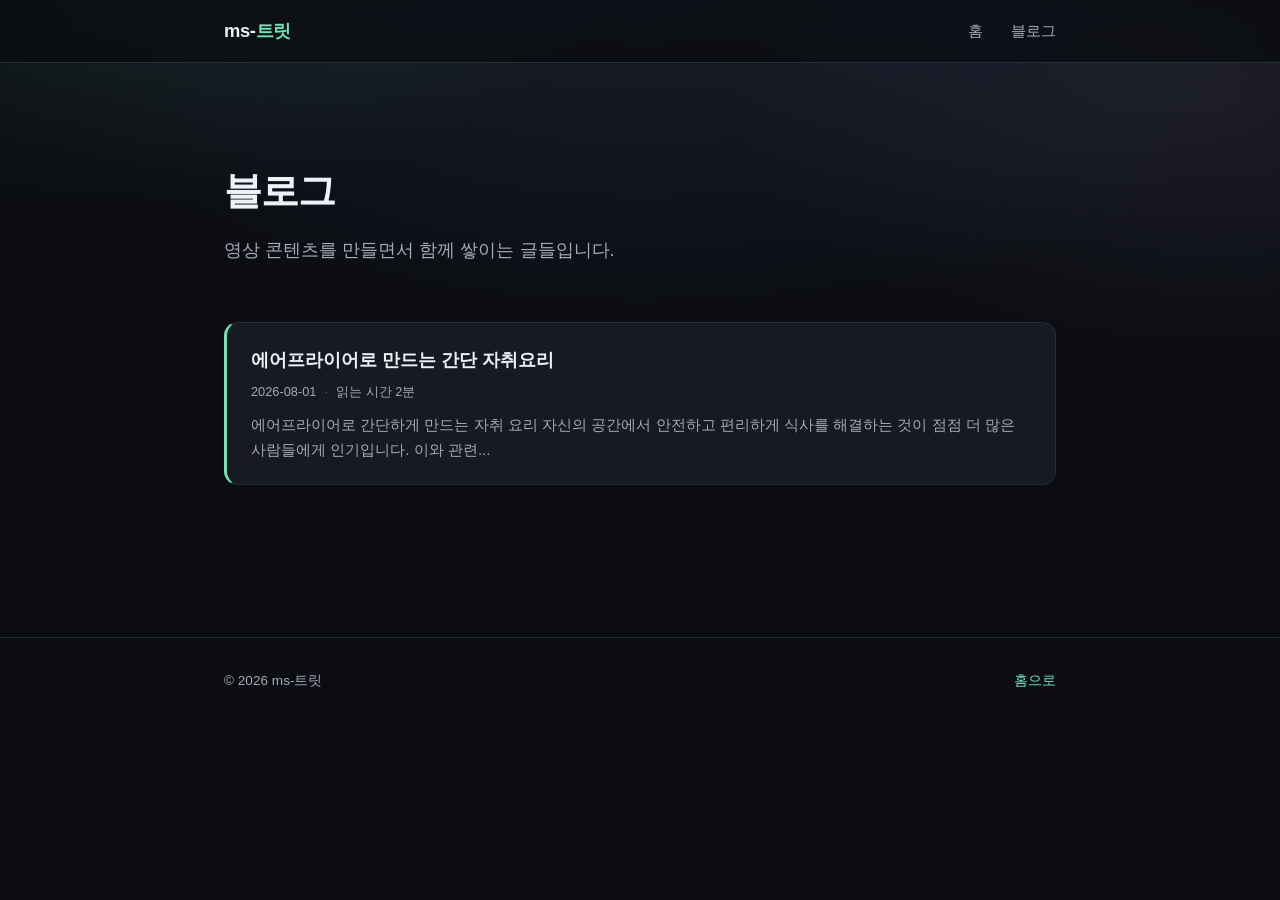
==== blog/index.html @ 4614b8c7 "블로그 목록 갱신" ====
<!doctype html>
<html lang="ko">
<head>
<meta charset="utf-8">
<meta name="viewport" content="width=device-width, initial-scale=1">
<title>블로그 — ms-트릿</title>
<meta name="description" content="ms-트릿의 콘텐츠 제작 및 자동화 블로그.">
<link rel="stylesheet" href="../style.css">
</head>
<body>

<header class="site">
  <div class="wrap">
    <div class="brand">ms-<span>트릿</span></div>
    <nav class="site">
      <a href="../index.html">홈</a>
      <a href="index.html">블로그</a>
    </nav>
  </div>
</header>

<main>
  <div class="wrap">
    <section class="hero" style="padding-bottom: 24px;">
      <h1 style="font-size: clamp(1.8rem, 4vw, 2.4rem);">블로그</h1>
      <p class="lead">영상 콘텐츠를 만들면서 함께 쌓이는 글들입니다.</p>
    </section>

    <section class="section" style="border-top: none; padding-top: 0;">
      <div class="post-list" id="post-list">
<!-- POSTS_START -->
        <div class="post-item">
          <a class="title" href="posts/test-linkfix-session.html">에어프라이어로 만드는 간단 자취요리</a>
          <div class="meta">2026-08-01 <span class="dot">·</span> 읽는 시간 2분</div>
          <p class="excerpt">에어프라이어로 간단하게 만드는 자취 요리 자신의 공간에서 안전하고 편리하게 식사를 해결하는 것이 점점 더 많은 사람들에게 인기입니다. 이와 관련...</p>
        </div>
<!-- POSTS_END -->
      </div>
    </section>
  </div>
</main>

<footer class="site">
  <div class="wrap">
    <span>© 2026 ms-트릿</span>
    <span><a href="../index.html">홈으로</a></span>
  </div>
</footer>

</body>
</html>
---- style.css ----
:root {
  --bg: #0b0d12;
  --bg-soft: #12151c;
  --card: #161a23;
  --border: #262b38;
  --text: #eef1f7;
  --text-dim: #a3aab8;
  --accent: #6ee7b7;
  --accent-dim: #3fae86;
  --accent2: #7dd3fc;
  --accent2-dim: #38a9d6;
  --accent3: #c4b5fd;
  --accent3-dim: #9a86e6;
  --max-width: 880px;
}

* { box-sizing: border-box; }

html { scroll-behavior: smooth; }

body {
  margin: 0;
  background:
    radial-gradient(900px 500px at 8% -10%, rgba(110, 231, 183, 0.10) 0%, transparent 60%),
    radial-gradient(900px 500px at 95% 10%, rgba(196, 181, 253, 0.09) 0%, transparent 55%),
    radial-gradient(1200px 700px at 50% -10%, #1a2130 0%, var(--bg) 60%);
  background-attachment: fixed;
  color: var(--text);
  font-family: -apple-system, BlinkMacSystemFont, "Pretendard", "Apple SD Gothic Neo",
    "Malgun Gothic", sans-serif;
  line-height: 1.65;
}

.grad-text {
  background: linear-gradient(90deg, var(--accent) 0%, var(--accent2) 55%, var(--accent3) 100%);
  -webkit-background-clip: text;
  background-clip: text;
  color: transparent;
}

a { color: var(--accent); text-decoration: none; }
a:hover { text-decoration: underline; }

.wrap {
  max-width: var(--max-width);
  margin: 0 auto;
  padding: 0 24px;
}

header.site {
  border-bottom: 1px solid var(--border);
  position: sticky;
  top: 0;
  background: rgba(11, 13, 18, 0.85);
  backdrop-filter: blur(10px);
  z-index: 10;
}

header.site .wrap {
  display: flex;
  align-items: center;
  justify-content: space-between;
  padding-top: 16px;
  padding-bottom: 16px;
}

.brand {
  font-weight: 700;
  font-size: 1.15rem;
  color: var(--text);
  letter-spacing: -0.02em;
}
.brand span { color: var(--accent); }

nav.site a {
  color: var(--text-dim);
  margin-left: 24px;
  font-size: 0.95rem;
  font-weight: 500;
}
nav.site a:hover { color: var(--text); text-decoration: none; }

main { padding: 64px 0 96px; }

.hero { padding: 40px 0 56px; }
.hero .eyebrow {
  display: inline-block;
  font-size: 0.8rem;
  font-weight: 600;
  color: var(--accent);
  background: rgba(110, 231, 183, 0.1);
  border: 1px solid rgba(110, 231, 183, 0.25);
  padding: 4px 12px;
  border-radius: 999px;
  margin-bottom: 20px;
}
.hero h1 {
  font-size: clamp(2rem, 5vw, 3rem);
  line-height: 1.25;
  letter-spacing: -0.02em;
  margin: 0 0 20px;
}
.hero p.lead {
  font-size: 1.15rem;
  color: var(--text-dim);
  max-width: 620px;
  margin: 0 0 32px;
}

.btn-row { display: flex; gap: 12px; flex-wrap: wrap; }
.btn {
  display: inline-block;
  padding: 12px 22px;
  border-radius: 10px;
  font-weight: 600;
  font-size: 0.95rem;
}
.btn.primary {
  background: var(--accent);
  color: #06110c;
}
.btn.primary:hover { background: var(--accent-dim); text-decoration: none; }
.btn.ghost {
  border: 1px solid var(--border);
  color: var(--text);
}
.btn.ghost:hover { border-color: var(--accent); text-decoration: none; }

section.section { padding: 56px 0; border-top: 1px solid var(--border); }
section.section h2 {
  font-size: 1.5rem;
  margin: 0 0 32px;
  letter-spacing: -0.01em;
}

.grid-3 {
  display: grid;
  grid-template-columns: repeat(3, 1fr);
  gap: 20px;
}
@media (max-width: 720px) {
  .grid-3 { grid-template-columns: 1fr; }
}

.card {
  background: var(--card);
  border: 1px solid var(--border);
  border-radius: 14px;
  padding: 24px;
  border-top: 3px solid var(--accent);
  transition: transform 0.15s, box-shadow 0.15s;
}
.card:hover { transform: translateY(-3px); box-shadow: 0 12px 28px -12px rgba(0,0,0,0.5); }
.card:nth-child(2) { border-top-color: var(--accent2); }
.card:nth-child(3) { border-top-color: var(--accent3); }
.card .icon { font-size: 1.6rem; margin-bottom: 12px; }
.card h3 { margin: 0 0 8px; font-size: 1.05rem; }
.card p { margin: 0; color: var(--text-dim); font-size: 0.95rem; }

.post-list { display: flex; flex-direction: column; gap: 16px; }
.post-item {
  background: var(--card);
  border: 1px solid var(--border);
  border-left: 3px solid var(--accent);
  border-radius: 14px;
  padding: 22px 24px;
  transition: transform 0.15s, border-color 0.15s, box-shadow 0.15s;
  position: relative;
}
.post-item:nth-child(3n+2) { border-left-color: var(--accent2); }
.post-item:nth-child(3n+3) { border-left-color: var(--accent3); }
.post-item:hover {
  border-color: var(--border);
  border-left-width: 3px;
  transform: translateY(-2px) translateX(2px);
  box-shadow: 0 14px 30px -16px rgba(0,0,0,0.55);
}
.post-item a.title {
  font-size: 1.15rem;
  font-weight: 700;
  color: var(--text);
  display: block;
  margin-bottom: 6px;
}
.post-item a.title:hover { color: var(--accent); text-decoration: none; }
.post-item .meta {
  font-size: 0.8rem;
  color: var(--text-dim);
  display: flex;
  align-items: center;
  gap: 8px;
}
.post-item .meta .dot { opacity: 0.5; }
.post-item p.excerpt { color: var(--text-dim); margin: 10px 0 0; font-size: 0.95rem; }

.empty-state {
  text-align: center;
  padding: 56px 24px;
  border: 1px dashed var(--border);
  border-radius: 14px;
  color: var(--text-dim);
}
.empty-state .icon { font-size: 2rem; margin-bottom: 12px; }

footer.site {
  border-top: 1px solid var(--border);
  padding: 32px 0;
  color: var(--text-dim);
  font-size: 0.85rem;
}
footer.site .wrap {
  display: flex;
  justify-content: space-between;
  flex-wrap: wrap;
  gap: 12px;
}

article.post h1 {
  font-size: clamp(1.6rem, 4vw, 2.2rem);
  letter-spacing: -0.02em;
  margin-bottom: 12px;
}
article.post .meta { color: var(--text-dim); margin-bottom: 32px; font-size: 0.9rem; }
article.post .body p { margin: 0 0 20px; color: #dbe0ea; }
article.post .body h2 { font-size: 1.3rem; margin: 36px 0 16px; }
.back-link { display: inline-block; margin-bottom: 32px; color: var(--text-dim); font-size: 0.9rem; }
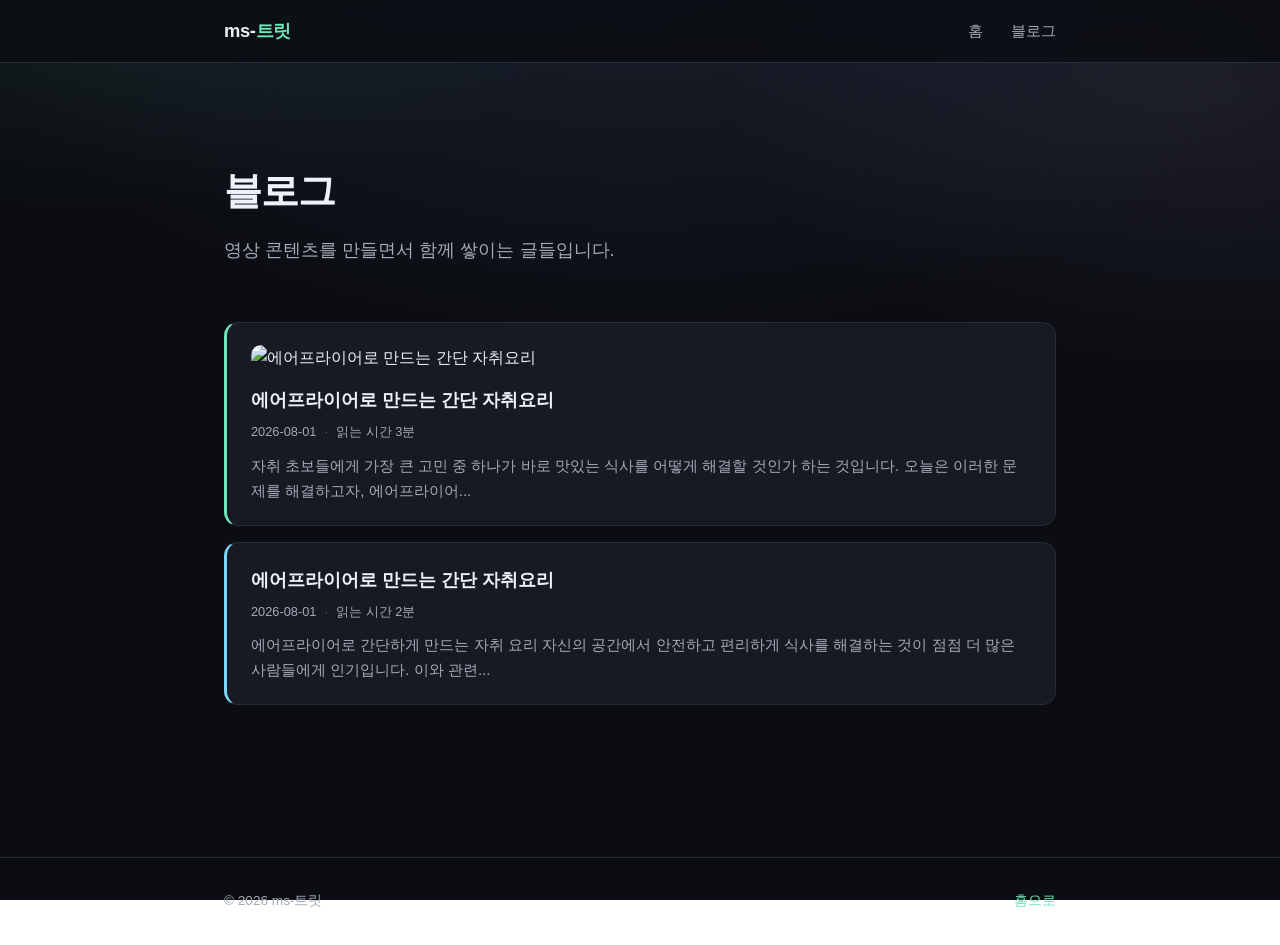
==== commit d7c3031d: "블로그 목록 갱신" ====
--- a/blog/index.html
+++ b/blog/index.html
@@ -28,7 +28,13 @@
 
     <section class="section" style="border-top: none; padding-top: 0;">
       <div class="post-list" id="post-list">
-<!-- POSTS_START -->
+<!-- POSTS_START -->        <div class="post-item">
+<img class="thumb" src="posts/test-img-workflow-cover.png" alt="에어프라이어로 만드는 간단 자취요리" style="width:100%;border-radius:10px;margin-bottom:14px;display:block;">
+          <a class="title" href="posts/test-img-workflow.html">에어프라이어로 만드는 간단 자취요리</a>
+          <div class="meta">2026-08-01 <span class="dot">·</span> 읽는 시간 3분</div>
+          <p class="excerpt">자취 초보들에게 가장 큰 고민 중 하나가 바로 맛있는 식사를 어떻게 해결할 것인가 하는 것입니다. 오늘은 이러한 문제를 해결하고자, 에어프라이어...</p>
+        </div>
+
         <div class="post-item">
           <a class="title" href="posts/test-linkfix-session.html">에어프라이어로 만드는 간단 자취요리</a>
           <div class="meta">2026-08-01 <span class="dot">·</span> 읽는 시간 2분</div>
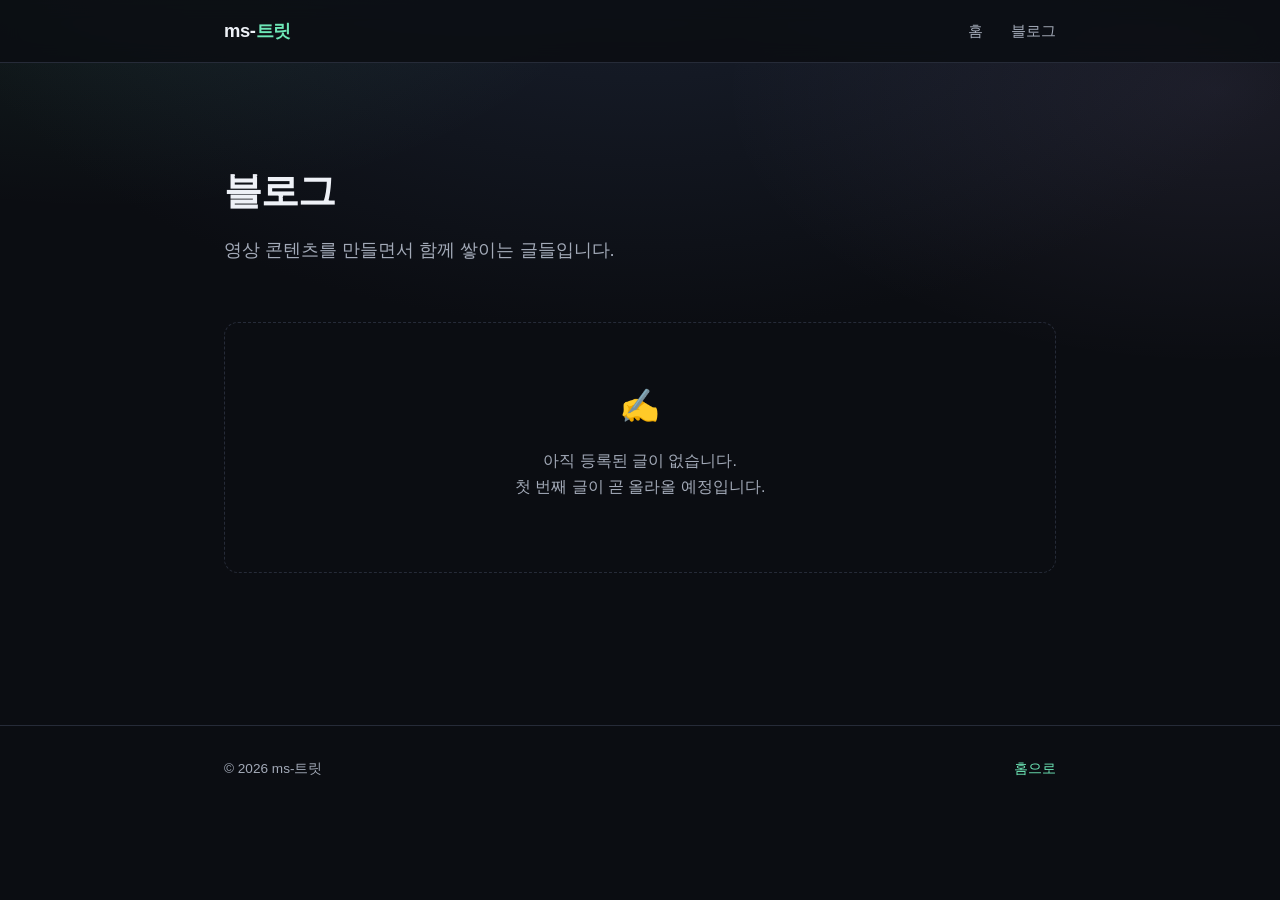
==== commit c0af6688: "테스트 글/이미지 정리" ====
--- a/blog/index.html
+++ b/blog/index.html
@@ -28,17 +28,10 @@
 
     <section class="section" style="border-top: none; padding-top: 0;">
       <div class="post-list" id="post-list">
-<!-- POSTS_START -->        <div class="post-item">
-<img class="thumb" src="posts/test-img-workflow-cover.png" alt="에어프라이어로 만드는 간단 자취요리" style="width:100%;border-radius:10px;margin-bottom:14px;display:block;">
-          <a class="title" href="posts/test-img-workflow.html">에어프라이어로 만드는 간단 자취요리</a>
-          <div class="meta">2026-08-01 <span class="dot">·</span> 읽는 시간 3분</div>
-          <p class="excerpt">자취 초보들에게 가장 큰 고민 중 하나가 바로 맛있는 식사를 어떻게 해결할 것인가 하는 것입니다. 오늘은 이러한 문제를 해결하고자, 에어프라이어...</p>
-        </div>
-
-        <div class="post-item">
-          <a class="title" href="posts/test-linkfix-session.html">에어프라이어로 만드는 간단 자취요리</a>
-          <div class="meta">2026-08-01 <span class="dot">·</span> 읽는 시간 2분</div>
-          <p class="excerpt">에어프라이어로 간단하게 만드는 자취 요리 자신의 공간에서 안전하고 편리하게 식사를 해결하는 것이 점점 더 많은 사람들에게 인기입니다. 이와 관련...</p>
+<!-- POSTS_START -->
+        <div class="empty-state">
+          <div class="icon">✍️</div>
+          <p>아직 등록된 글이 없습니다.<br>첫 번째 글이 곧 올라올 예정입니다.</p>
         </div>
 <!-- POSTS_END -->
       </div>
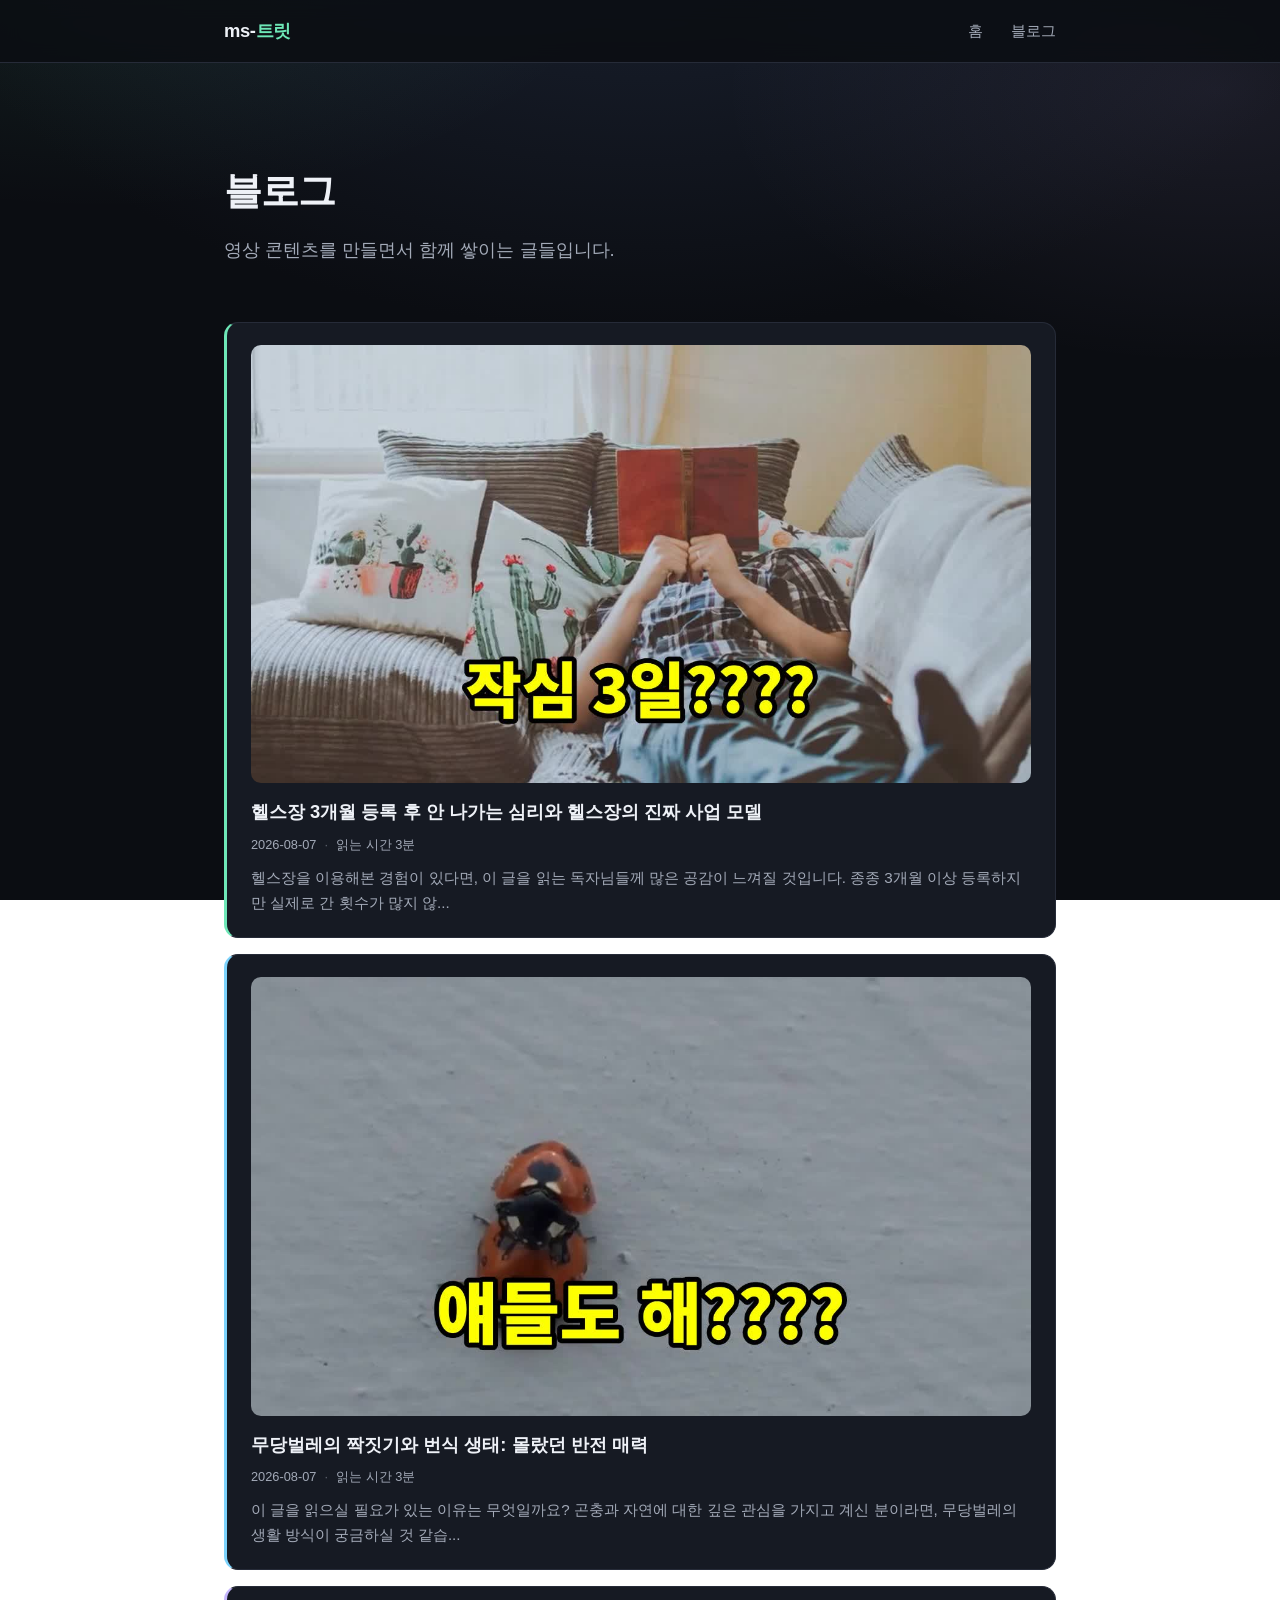
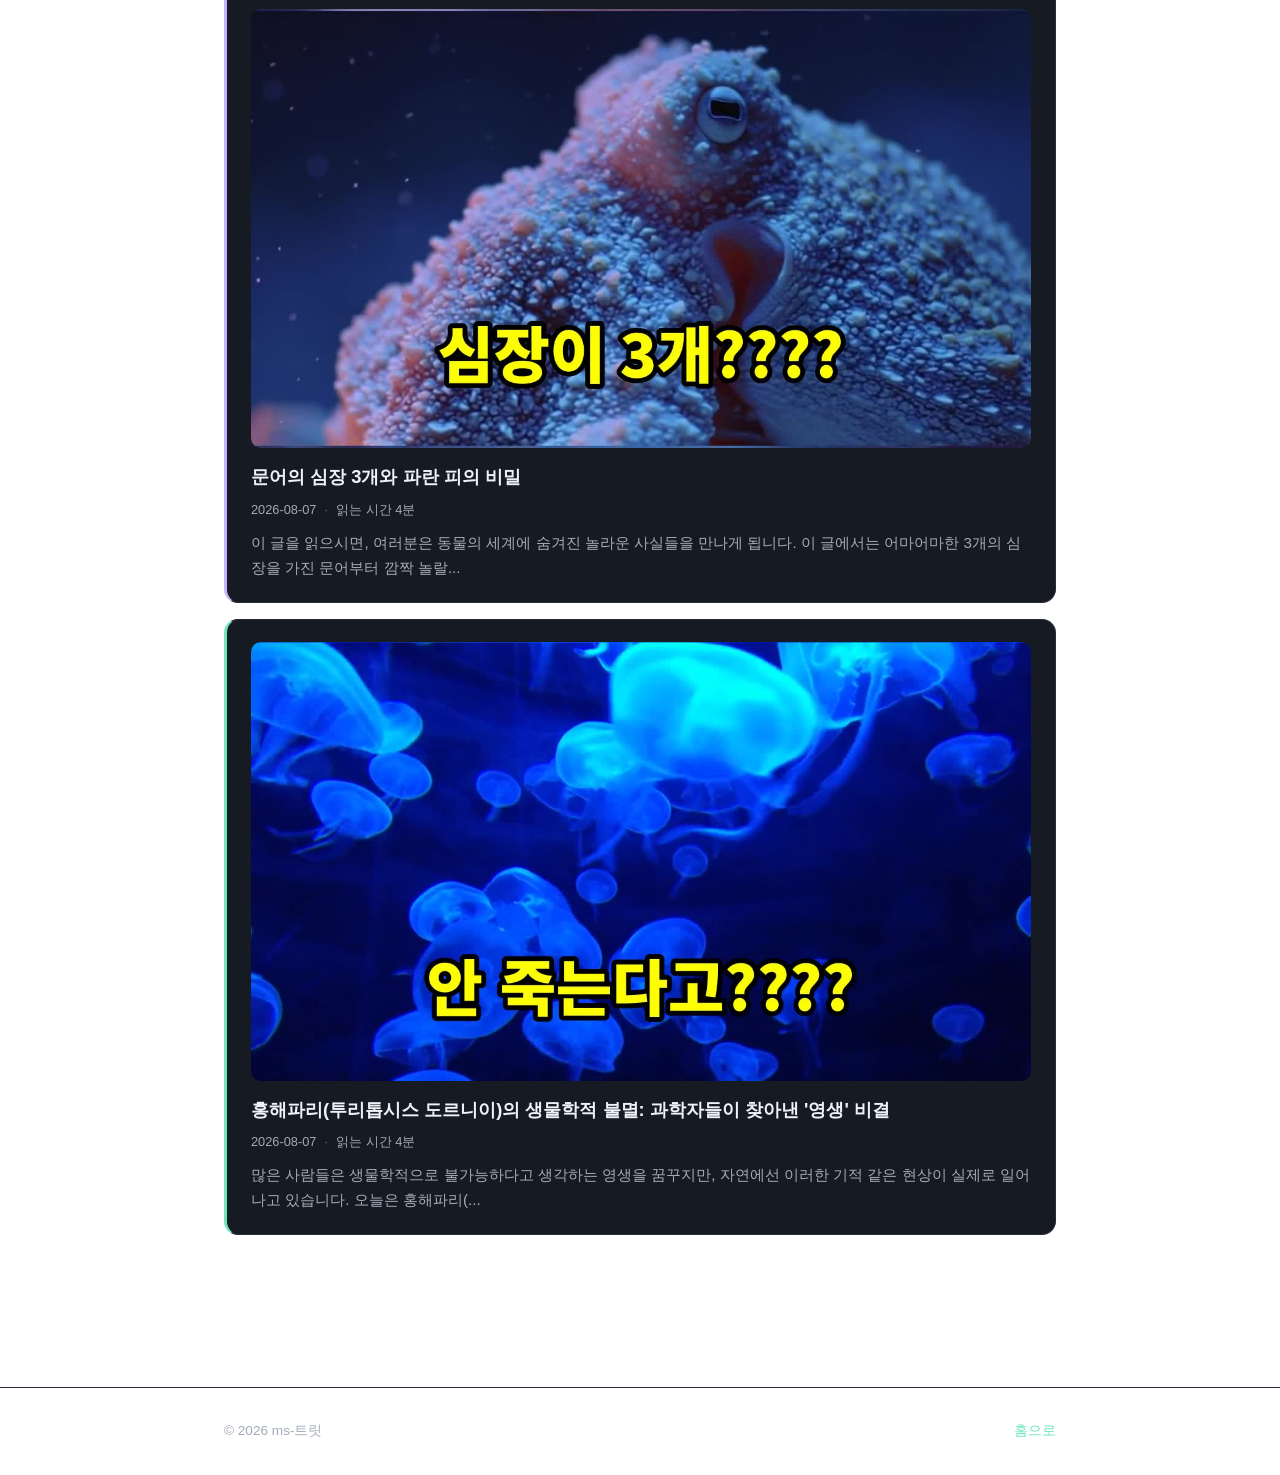
==== commit 15b63e40: "블로그 목록 갱신(백채우기 4건)" ====
--- a/blog/index.html
+++ b/blog/index.html
@@ -29,9 +29,29 @@
     <section class="section" style="border-top: none; padding-top: 0;">
       <div class="post-list" id="post-list">
 <!-- POSTS_START -->
-        <div class="empty-state">
-          <div class="icon">✍️</div>
-          <p>아직 등록된 글이 없습니다.<br>첫 번째 글이 곧 올라올 예정입니다.</p>
+        <div class="post-item">
+<img class="thumb" src="posts/gym-membership-cover.jpg" alt="헬스장 3개월 등록 후 안 나가는 심리와 헬스장의 진짜 사업 모델" style="width:100%;border-radius:10px;margin-bottom:14px;display:block;">
+          <a class="title" href="posts/gym-membership.html">헬스장 3개월 등록 후 안 나가는 심리와 헬스장의 진짜 사업 모델</a>
+          <div class="meta">2026-08-07 <span class="dot">·</span> 읽는 시간 3분</div>
+          <p class="excerpt">헬스장을 이용해본 경험이 있다면, 이 글을 읽는 독자님들께 많은 공감이 느껴질 것입니다. 종종 3개월 이상 등록하지만 실제로 간 횟수가 많지 않...</p>
+        </div>
+        <div class="post-item">
+<img class="thumb" src="posts/ladybug-mating-cover.jpg" alt="무당벌레의 짝짓기와 번식 생태: 몰랐던 반전 매력" style="width:100%;border-radius:10px;margin-bottom:14px;display:block;">
+          <a class="title" href="posts/ladybug-mating.html">무당벌레의 짝짓기와 번식 생태: 몰랐던 반전 매력</a>
+          <div class="meta">2026-08-07 <span class="dot">·</span> 읽는 시간 3분</div>
+          <p class="excerpt">이 글을 읽으실 필요가 있는 이유는 무엇일까요? 곤충과 자연에 대한 깊은 관심을 가지고 계신 분이라면, 무당벌레의 생활 방식이 궁금하실 것 같습...</p>
+        </div>
+        <div class="post-item">
+<img class="thumb" src="posts/octopus-hearts-cover.jpg" alt="문어의 심장 3개와 파란 피의 비밀" style="width:100%;border-radius:10px;margin-bottom:14px;display:block;">
+          <a class="title" href="posts/octopus-hearts.html">문어의 심장 3개와 파란 피의 비밀</a>
+          <div class="meta">2026-08-07 <span class="dot">·</span> 읽는 시간 4분</div>
+          <p class="excerpt">이 글을 읽으시면, 여러분은 동물의 세계에 숨겨진 놀라운 사실들을 만나게 됩니다. 이 글에서는 어마어마한 3개의 심장을 가진 문어부터 깜짝 놀랄...</p>
+        </div>
+        <div class="post-item">
+<img class="thumb" src="posts/jellyfish-immortality-cover.jpg" alt="홍해파리(투리톱시스 도르니이)의 생물학적 불멸: 과학자들이 찾아낸 &#x27;영생&#x27; 비결" style="width:100%;border-radius:10px;margin-bottom:14px;display:block;">
+          <a class="title" href="posts/jellyfish-immortality.html">홍해파리(투리톱시스 도르니이)의 생물학적 불멸: 과학자들이 찾아낸 &#x27;영생&#x27; 비결</a>
+          <div class="meta">2026-08-07 <span class="dot">·</span> 읽는 시간 4분</div>
+          <p class="excerpt">많은 사람들은 생물학적으로 불가능하다고 생각하는 영생을 꿈꾸지만, 자연에선 이러한 기적 같은 현상이 실제로 일어나고 있습니다. 오늘은 홍해파리(...</p>
         </div>
 <!-- POSTS_END -->
       </div>
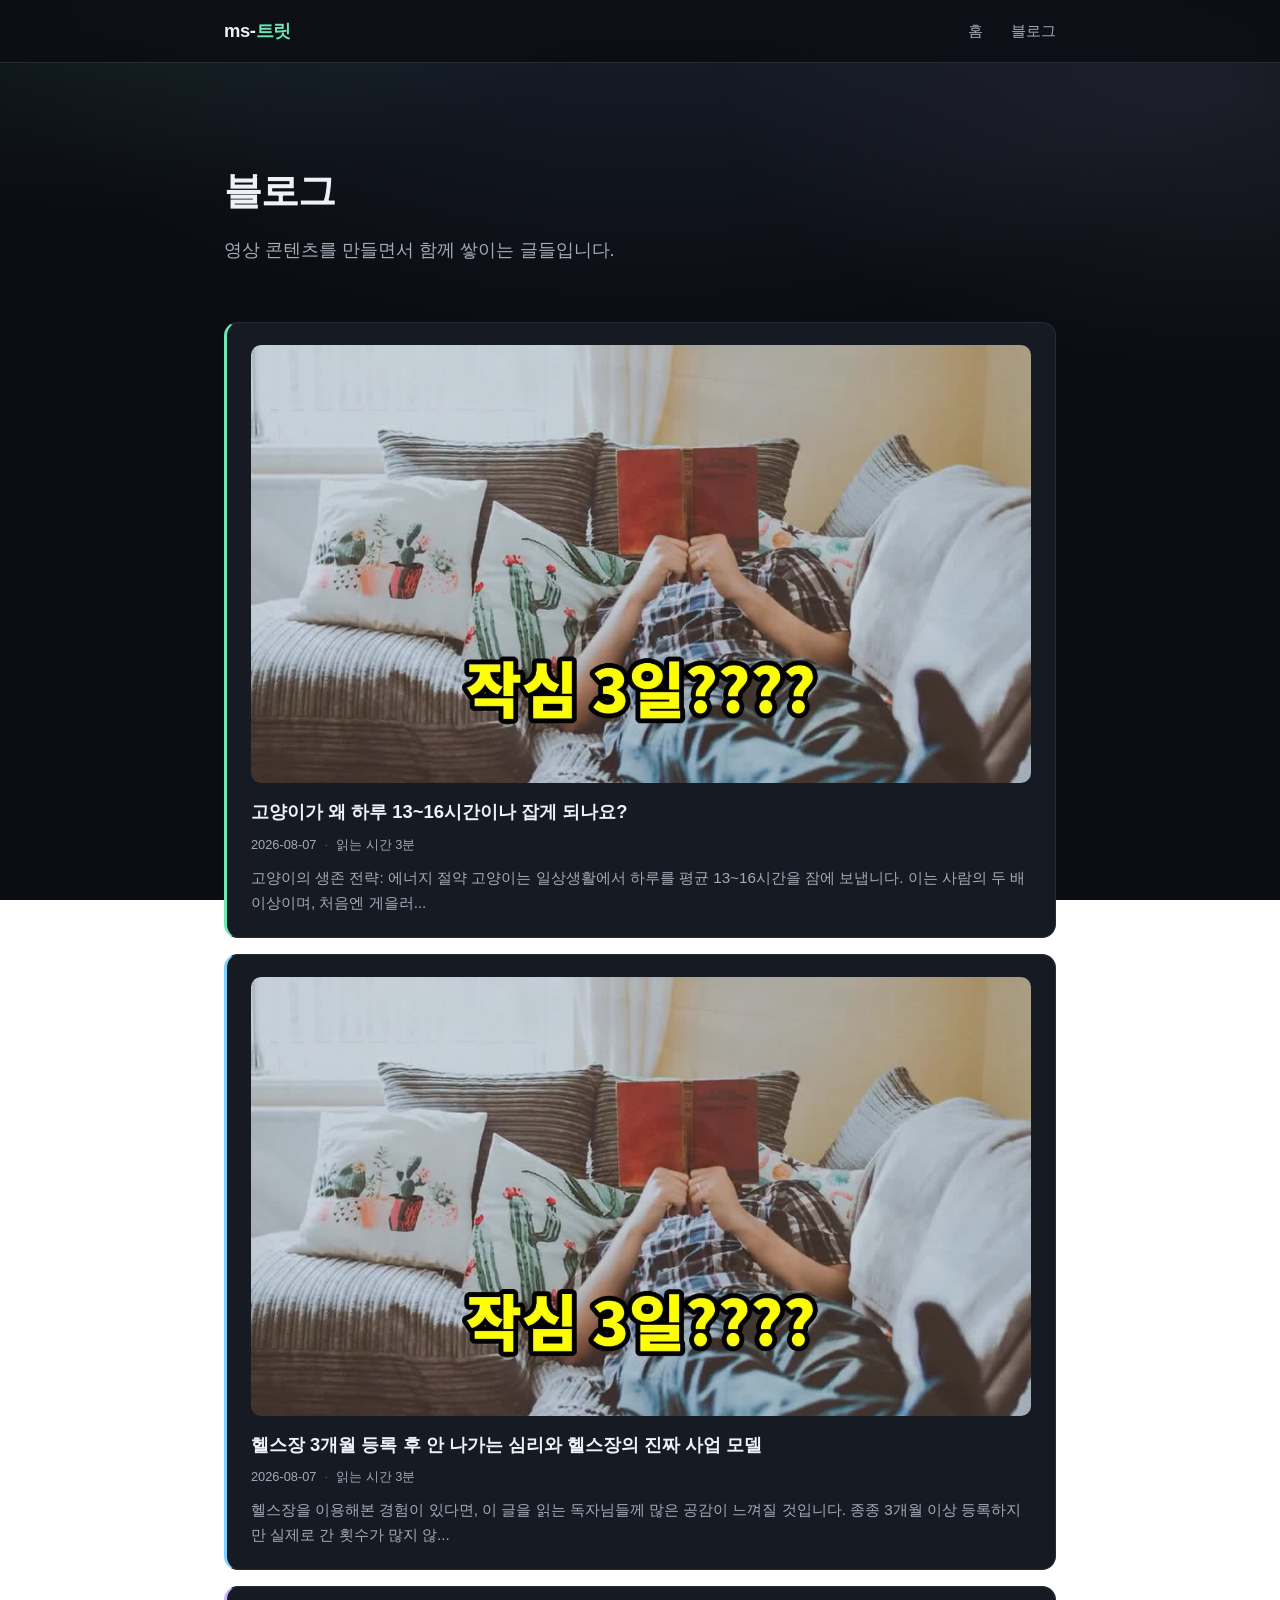
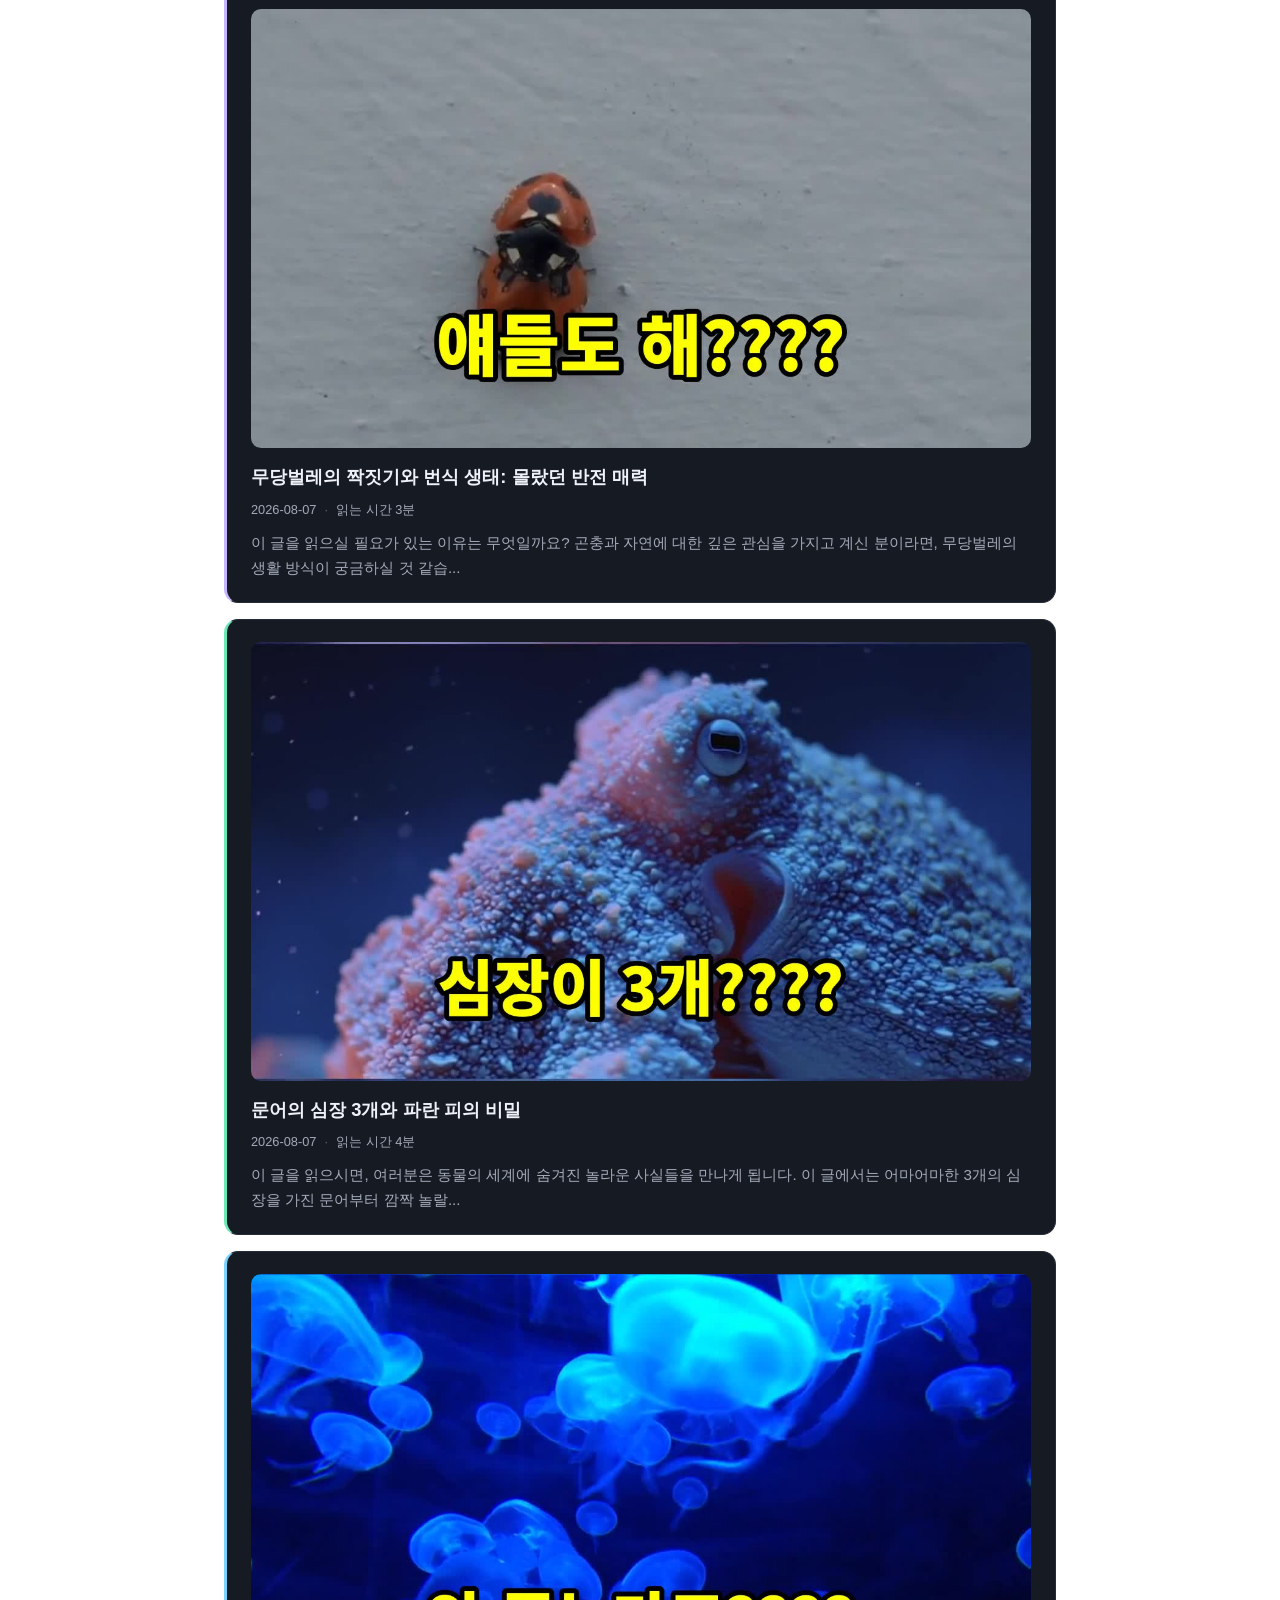
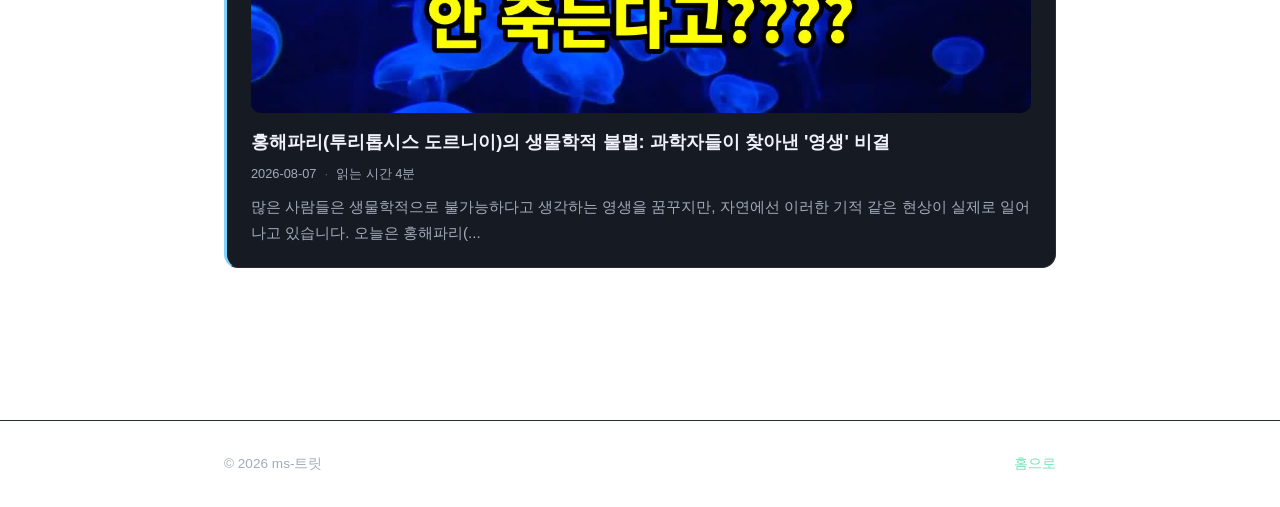
==== commit 4c8ed417: "블로그 목록 갱신(자동)" ====
--- a/blog/index.html
+++ b/blog/index.html
@@ -28,7 +28,13 @@
 
     <section class="section" style="border-top: none; padding-top: 0;">
       <div class="post-list" id="post-list">
-<!-- POSTS_START -->
+<!-- POSTS_START -->        <div class="post-item">
+<img class="thumb" src="posts/_test_adhoc_blog-cover.jpg" alt="고양이가 왜 하루 13~16시간이나 잡게 되나요?" style="width:100%;border-radius:10px;margin-bottom:14px;display:block;">
+          <a class="title" href="posts/_test_adhoc_blog.html">고양이가 왜 하루 13~16시간이나 잡게 되나요?</a>
+          <div class="meta">2026-08-07 <span class="dot">·</span> 읽는 시간 3분</div>
+          <p class="excerpt">고양이의 생존 전략: 에너지 절약 고양이는 일상생활에서 하루를 평균 13~16시간을 잠에 보냅니다. 이는 사람의 두 배 이상이며, 처음엔 게을러...</p>
+        </div>
+
         <div class="post-item">
 <img class="thumb" src="posts/gym-membership-cover.jpg" alt="헬스장 3개월 등록 후 안 나가는 심리와 헬스장의 진짜 사업 모델" style="width:100%;border-radius:10px;margin-bottom:14px;display:block;">
           <a class="title" href="posts/gym-membership.html">헬스장 3개월 등록 후 안 나가는 심리와 헬스장의 진짜 사업 모델</a>
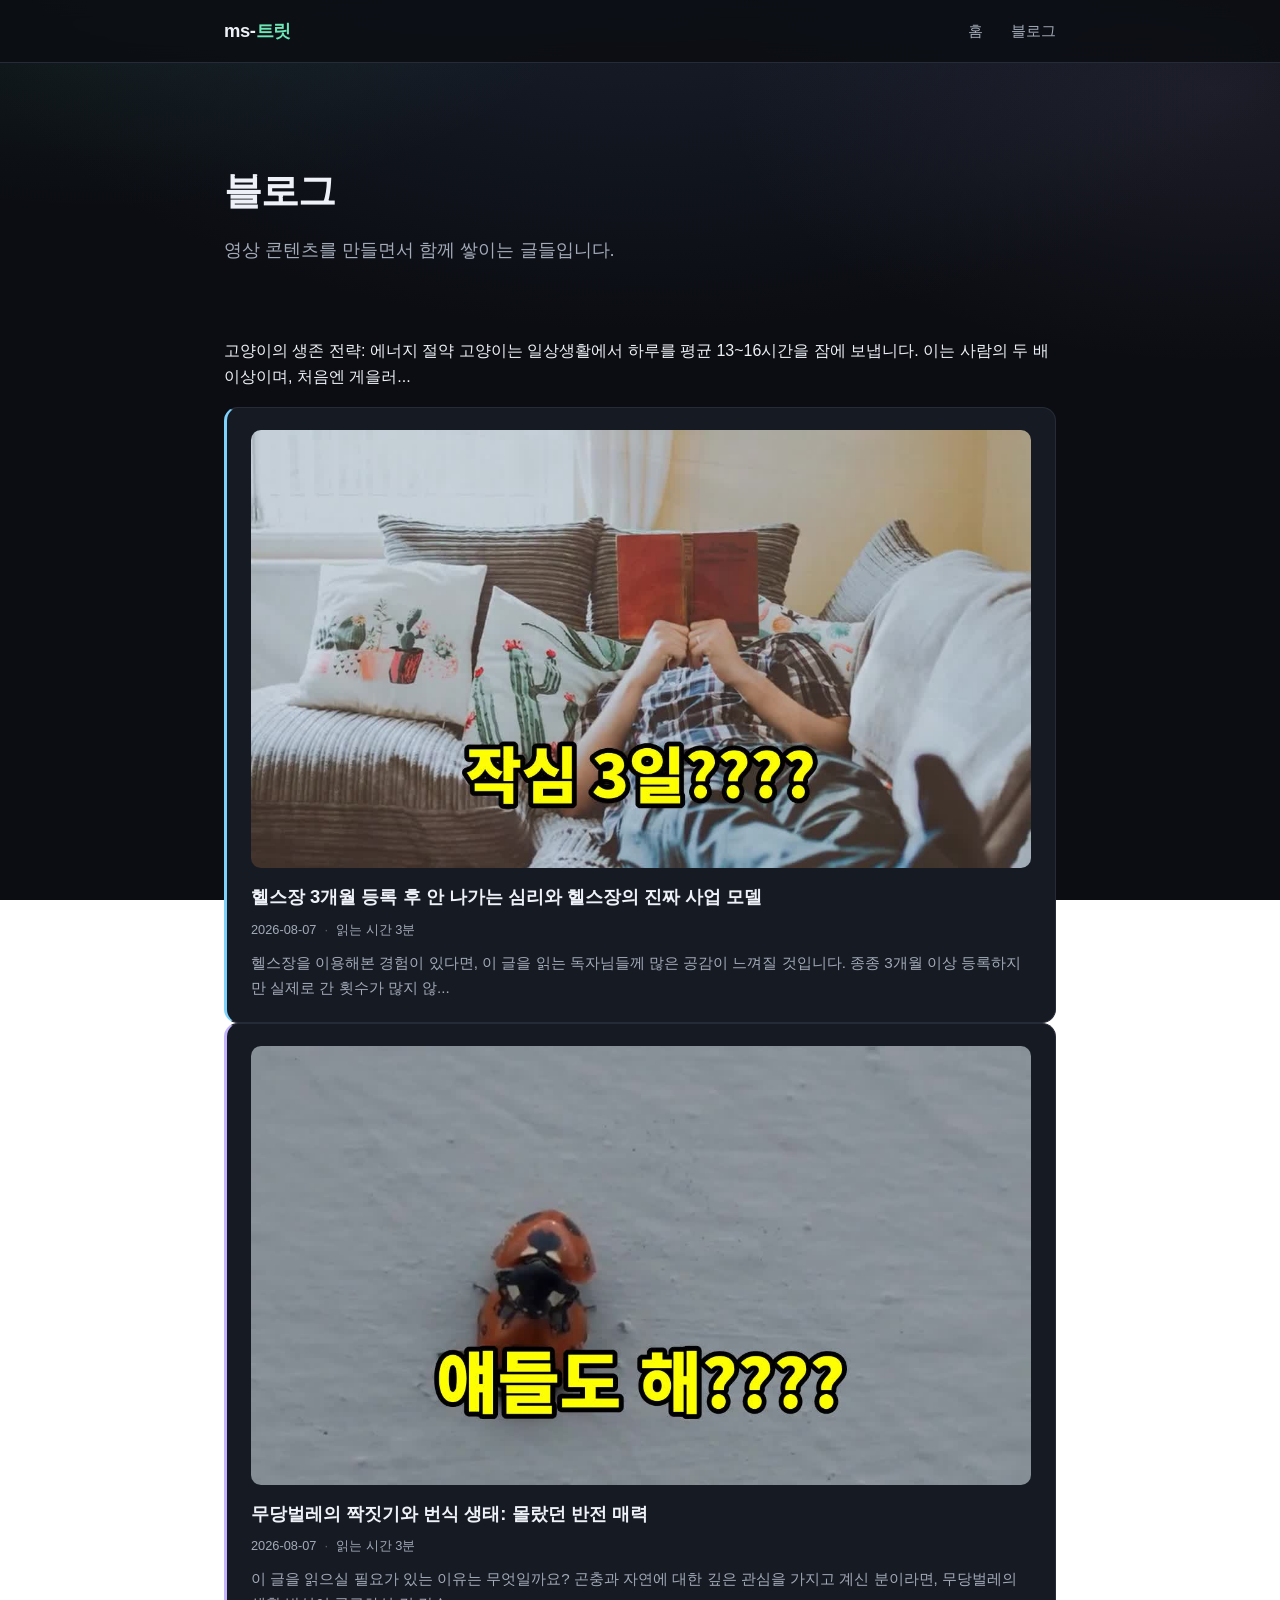
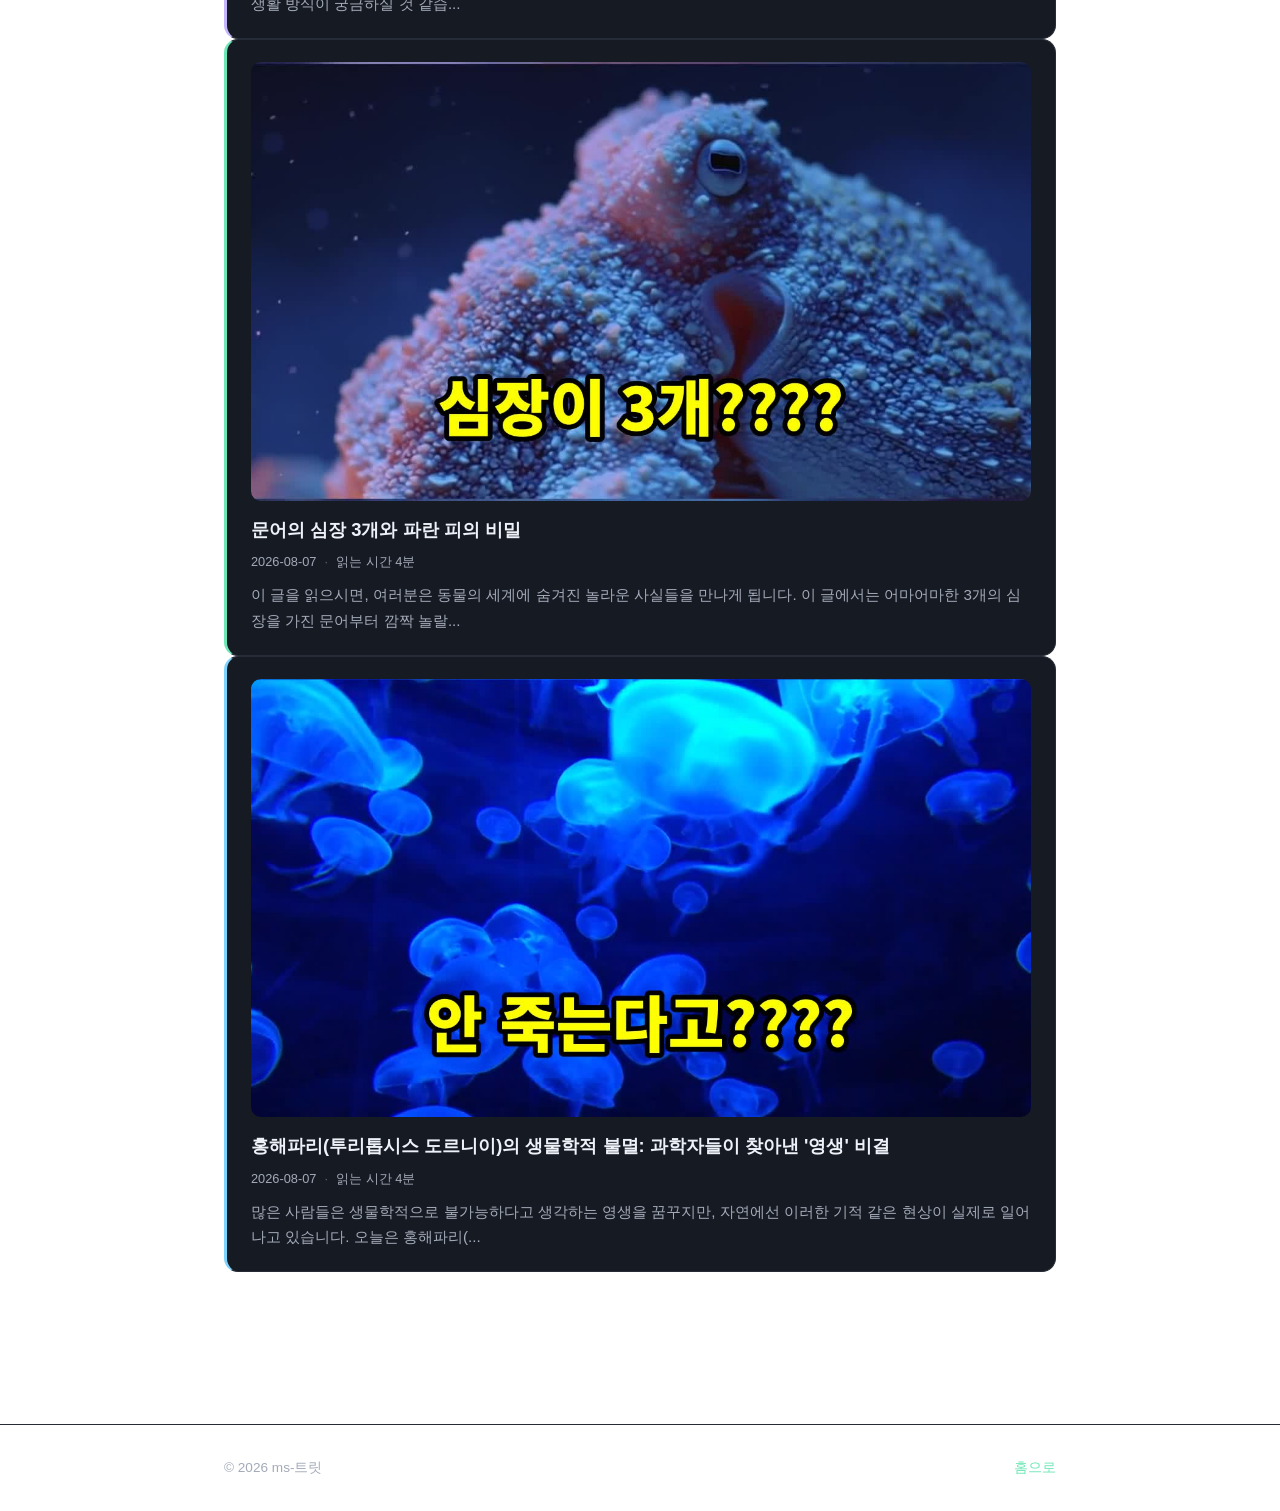
==== commit 2ee4d4ab: "테스트 항목 목록에서 제거" ====
--- a/blog/index.html
+++ b/blog/index.html
@@ -28,10 +28,7 @@
 
     <section class="section" style="border-top: none; padding-top: 0;">
       <div class="post-list" id="post-list">
-<!-- POSTS_START -->        <div class="post-item">
-<img class="thumb" src="posts/_test_adhoc_blog-cover.jpg" alt="고양이가 왜 하루 13~16시간이나 잡게 되나요?" style="width:100%;border-radius:10px;margin-bottom:14px;display:block;">
-          <a class="title" href="posts/_test_adhoc_blog.html">고양이가 왜 하루 13~16시간이나 잡게 되나요?</a>
-          <div class="meta">2026-08-07 <span class="dot">·</span> 읽는 시간 3분</div>
+<!-- POSTS_START -->
           <p class="excerpt">고양이의 생존 전략: 에너지 절약 고양이는 일상생활에서 하루를 평균 13~16시간을 잠에 보냅니다. 이는 사람의 두 배 이상이며, 처음엔 게을러...</p>
         </div>
 
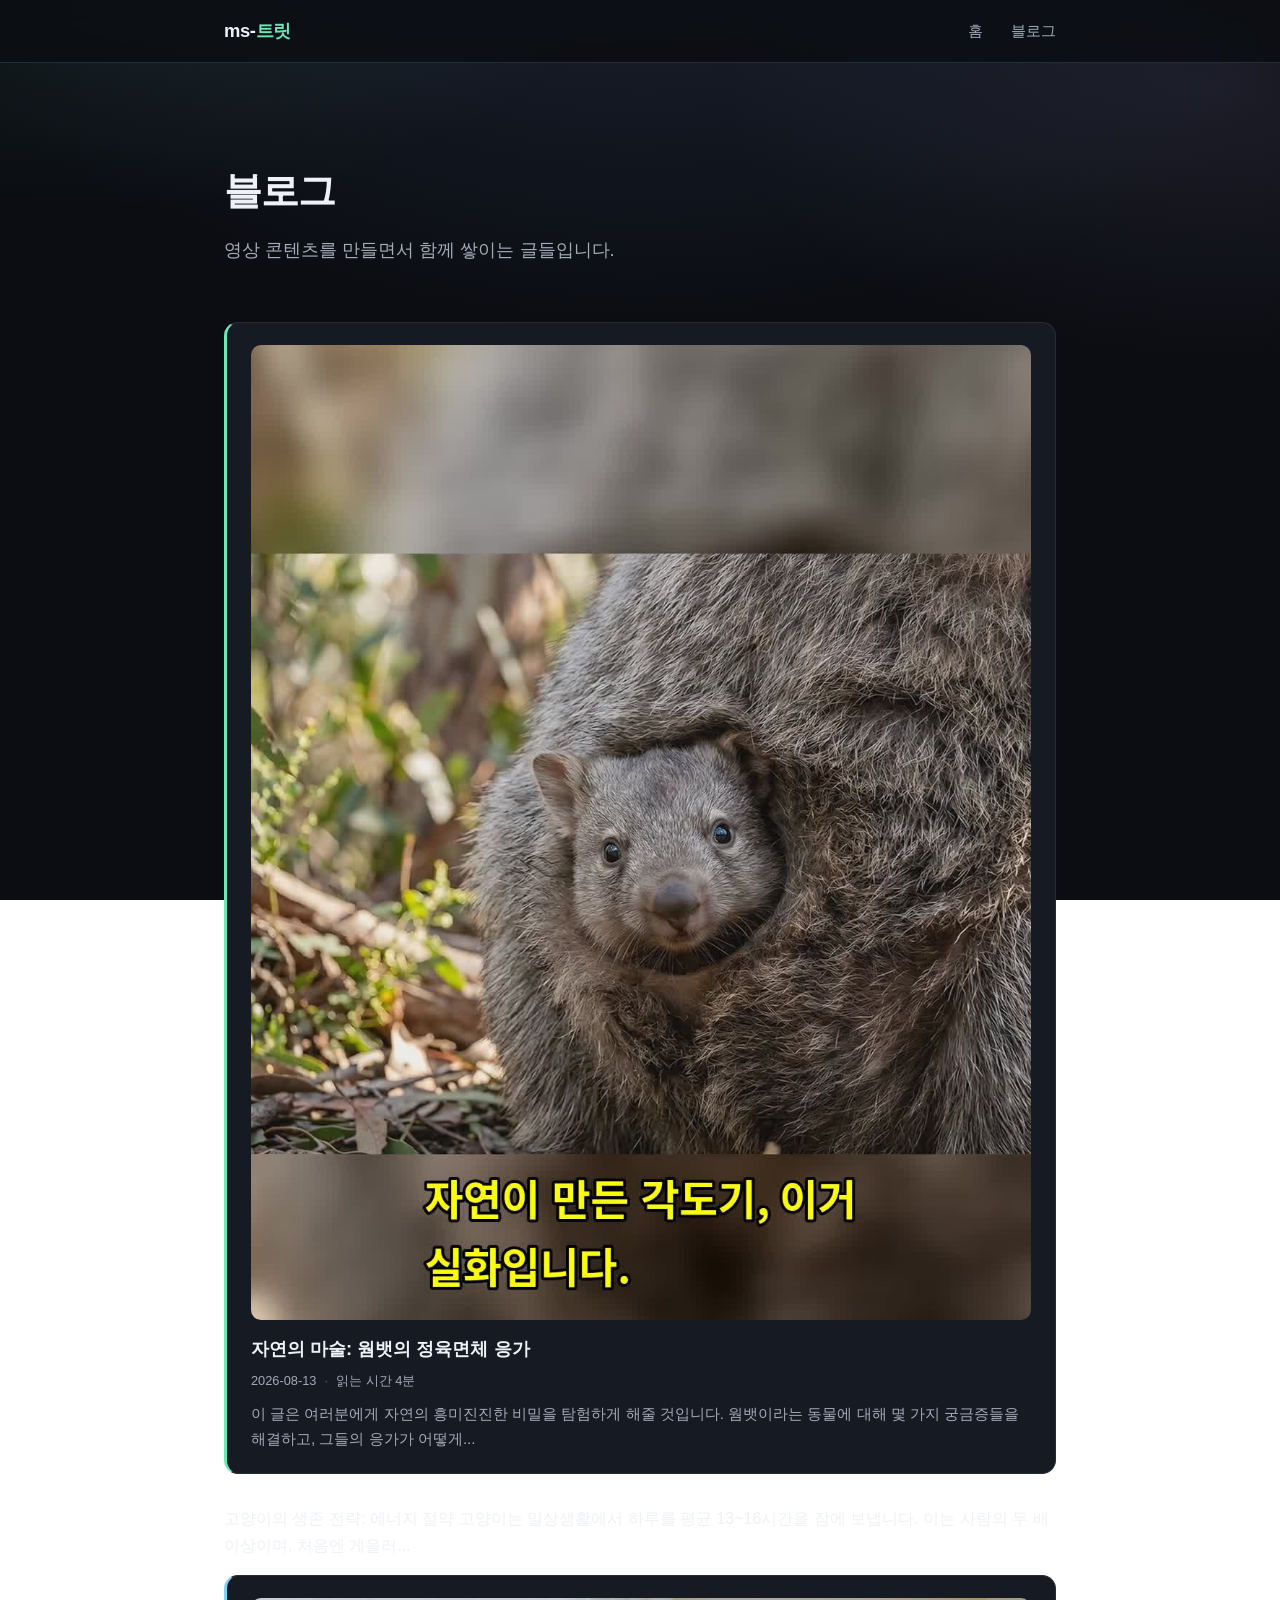
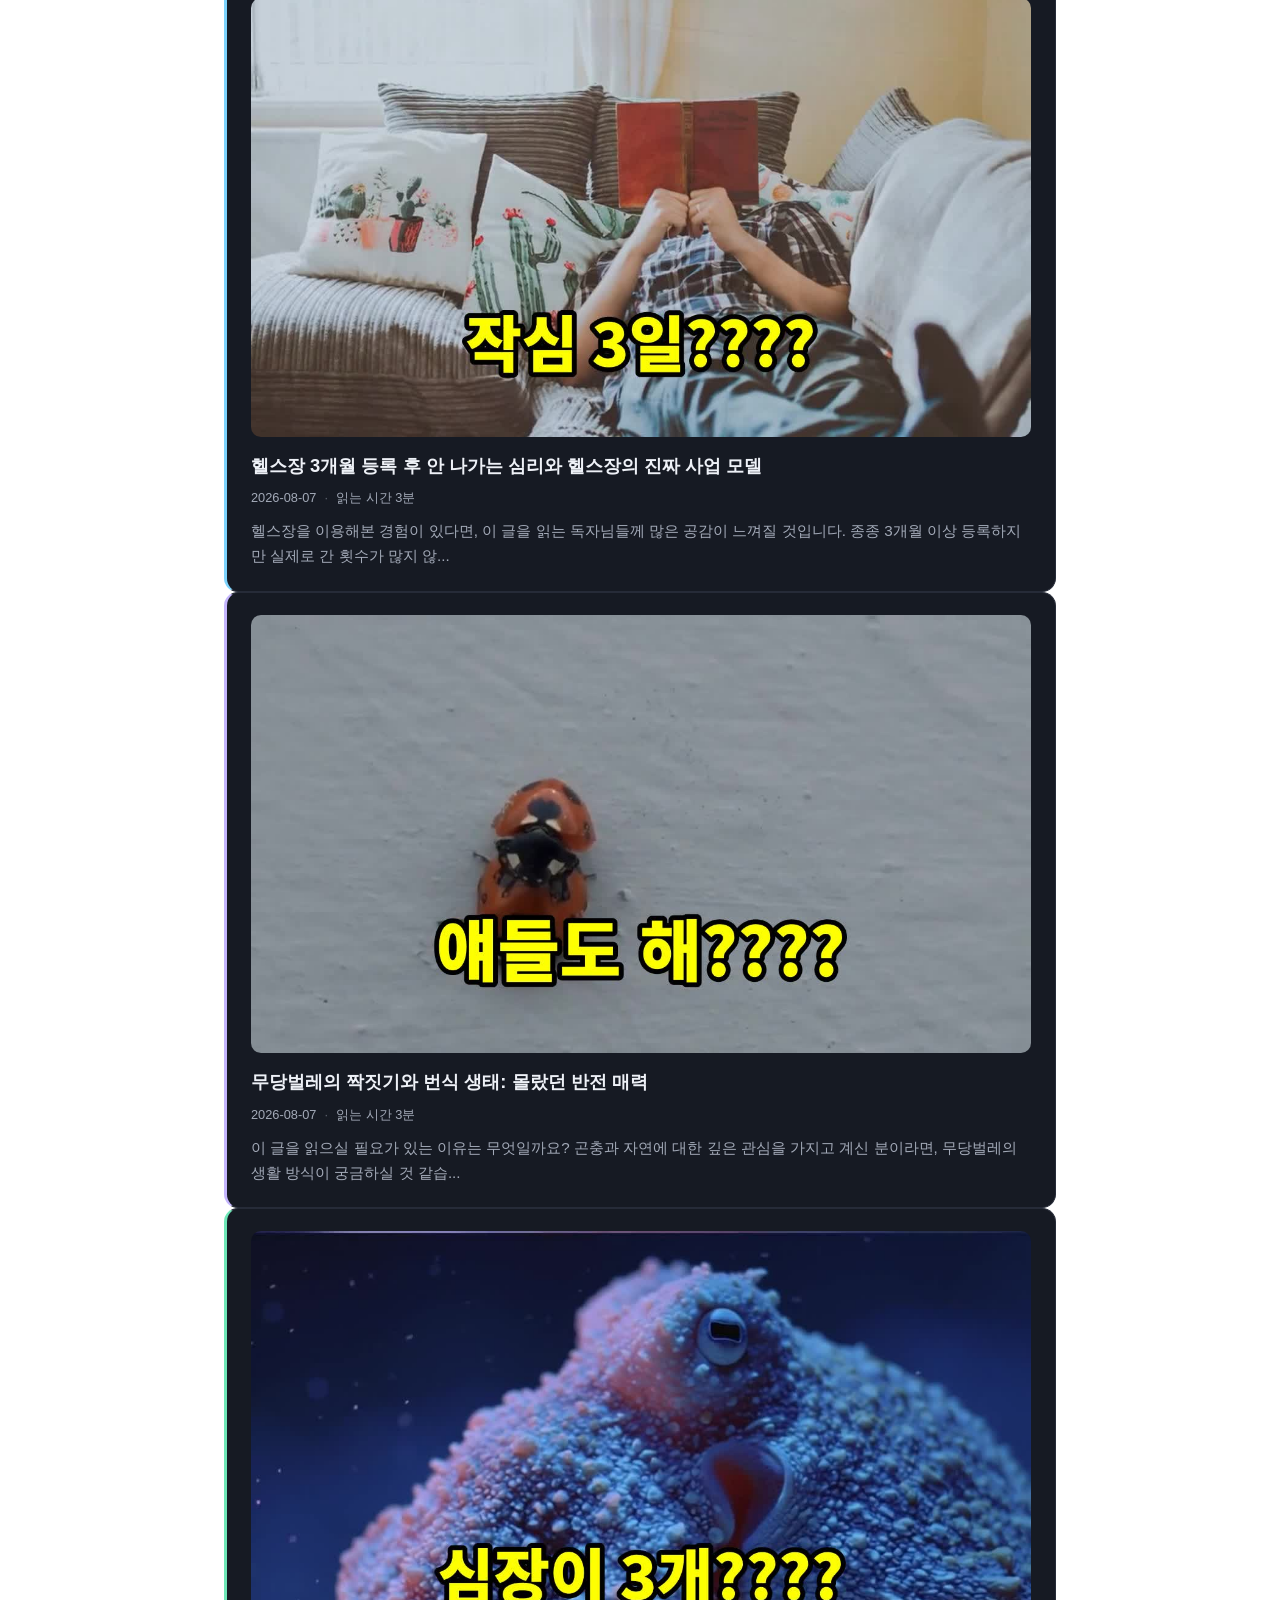
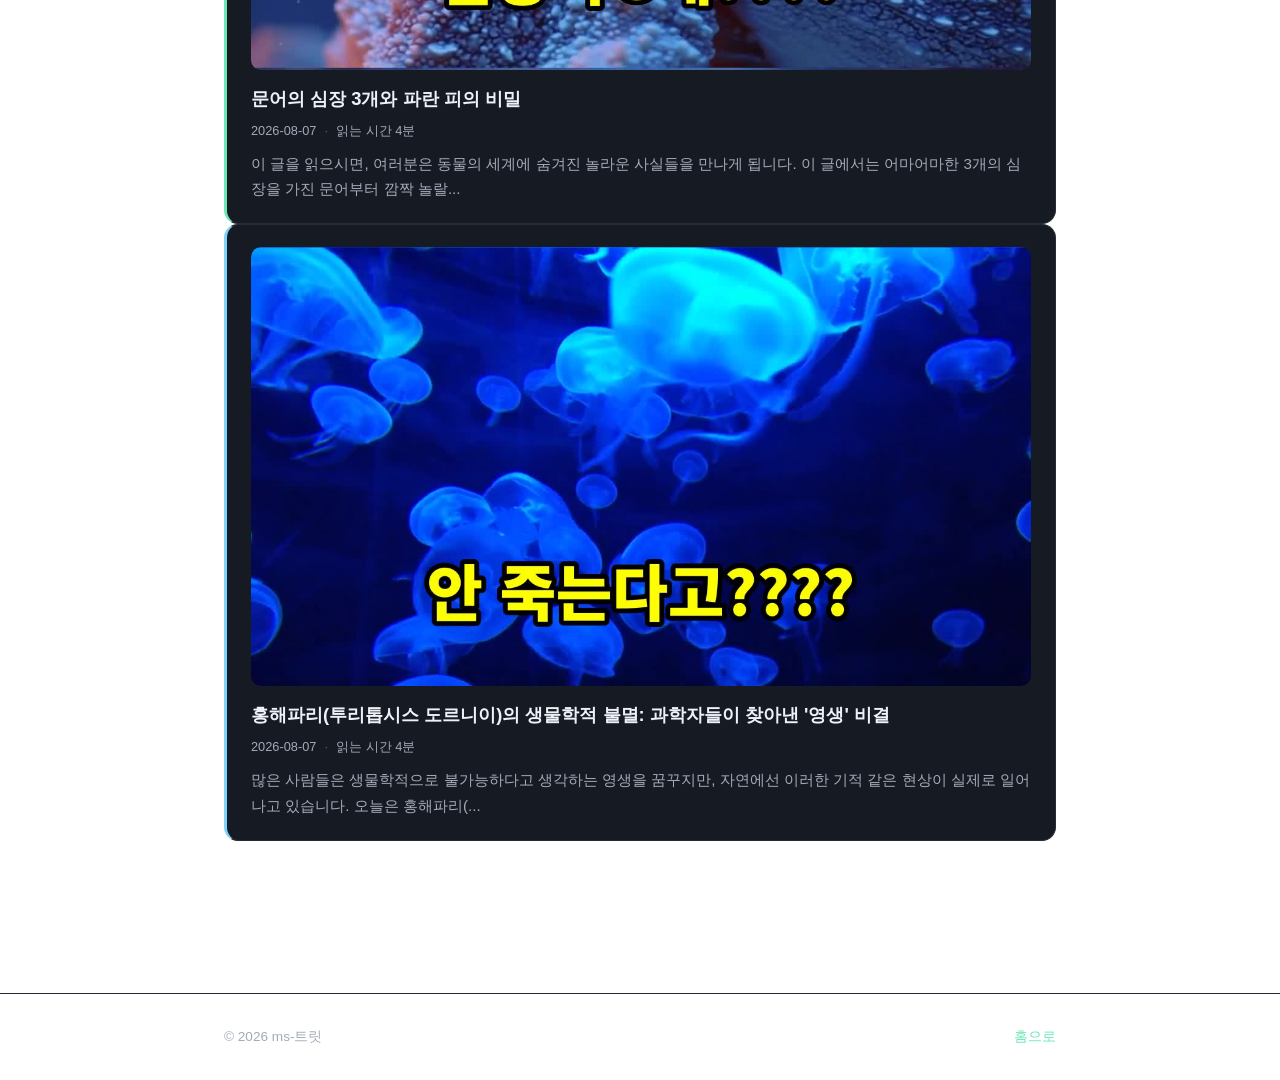
==== commit 98c388cc: "블로그 목록 갱신(자동)" ====
--- a/blog/index.html
+++ b/blog/index.html
@@ -28,7 +28,13 @@
 
     <section class="section" style="border-top: none; padding-top: 0;">
       <div class="post-list" id="post-list">
-<!-- POSTS_START -->
+<!-- POSTS_START -->        <div class="post-item">
+<img class="thumb" src="posts/wombat_cube_poop-cover.jpg" alt="자연의 마술: 웜뱃의 정육면체 응가" style="width:100%;border-radius:10px;margin-bottom:14px;display:block;">
+          <a class="title" href="posts/wombat_cube_poop.html">자연의 마술: 웜뱃의 정육면체 응가</a>
+          <div class="meta">2026-08-13 <span class="dot">·</span> 읽는 시간 4분</div>
+          <p class="excerpt">이 글은 여러분에게 자연의 흥미진진한 비밀을 탐험하게 해줄 것입니다. 웜뱃이라는 동물에 대해 몇 가지 궁금증들을 해결하고, 그들의 응가가 어떻게...</p>
+        </div>
+
           <p class="excerpt">고양이의 생존 전략: 에너지 절약 고양이는 일상생활에서 하루를 평균 13~16시간을 잠에 보냅니다. 이는 사람의 두 배 이상이며, 처음엔 게을러...</p>
         </div>
 
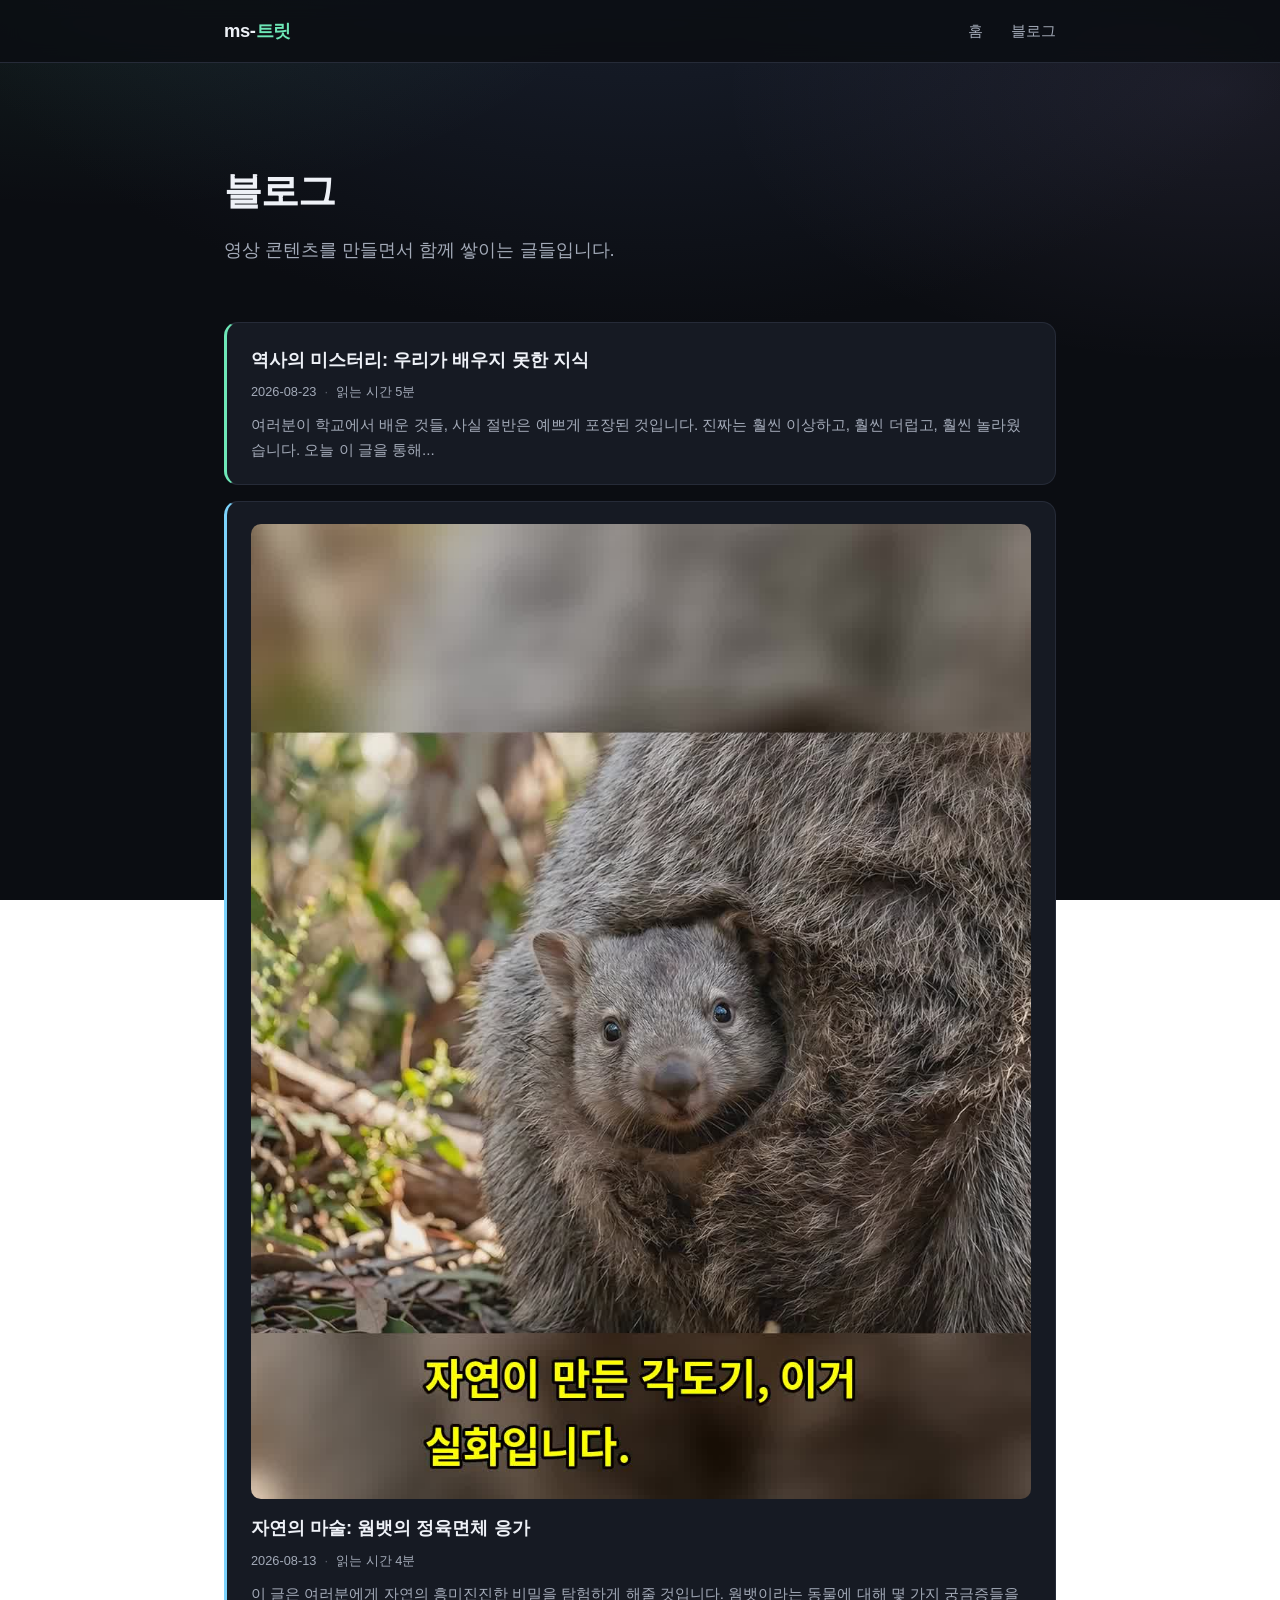
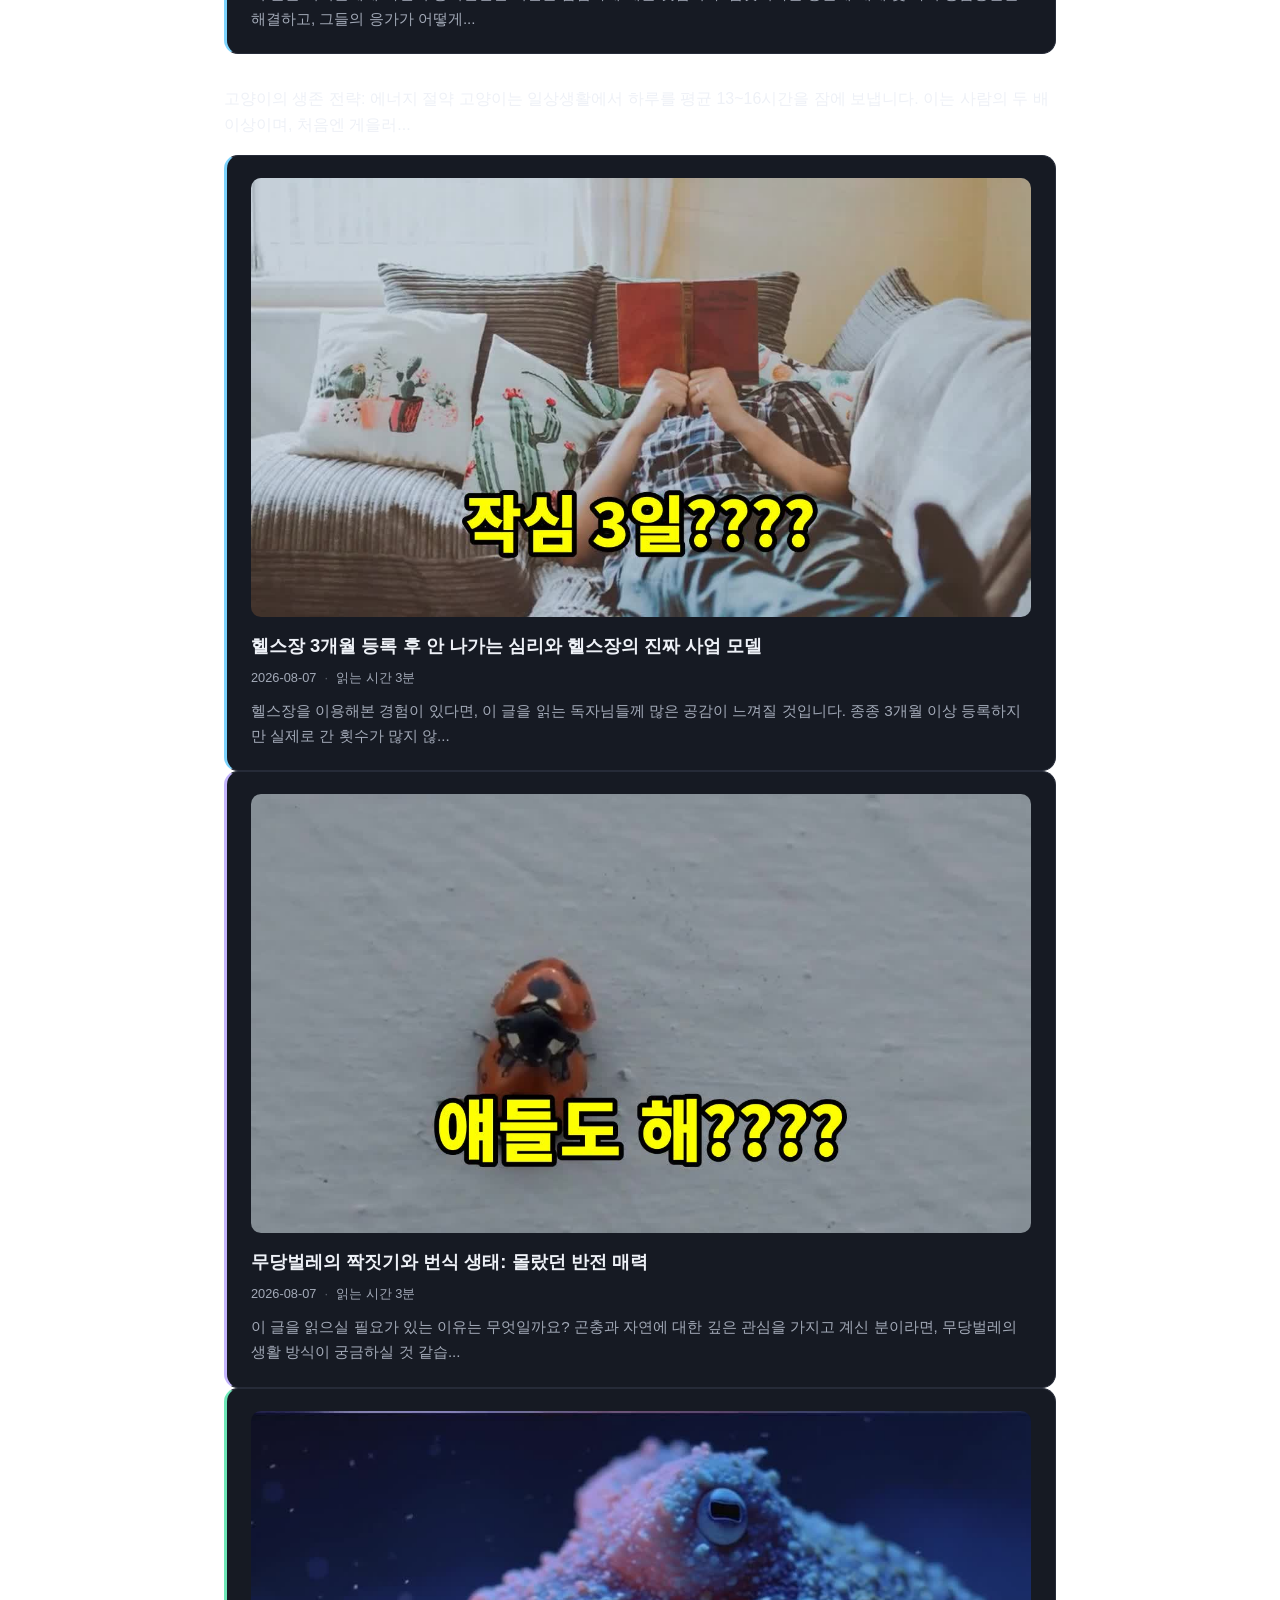
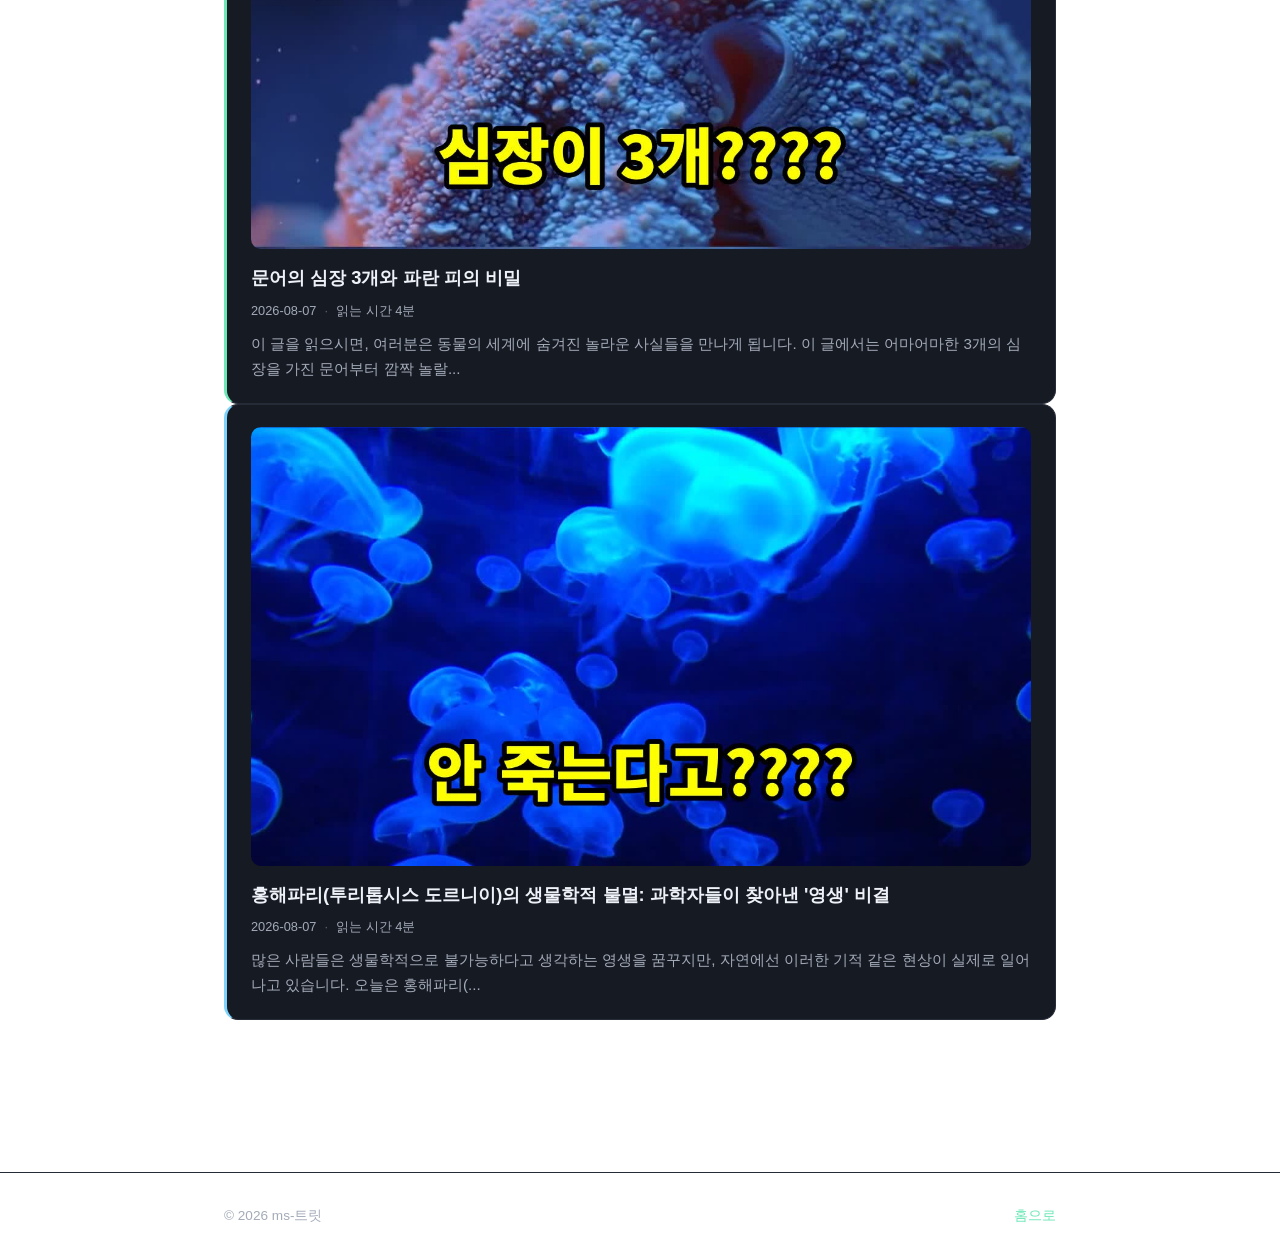
==== commit 75725049: "블로그 목록 갱신(자동)" ====
--- a/blog/index.html
+++ b/blog/index.html
@@ -29,6 +29,11 @@
     <section class="section" style="border-top: none; padding-top: 0;">
       <div class="post-list" id="post-list">
 <!-- POSTS_START -->        <div class="post-item">
+          <a class="title" href="posts/dirty_history_facts.html">역사의 미스터리: 우리가 배우지 못한 지식</a>
+          <div class="meta">2026-08-23 <span class="dot">·</span> 읽는 시간 5분</div>
+          <p class="excerpt">여러분이 학교에서 배운 것들, 사실 절반은 예쁘게 포장된 것입니다. 진짜는 훨씬 이상하고, 훨씬 더럽고, 훨씬 놀라웠습니다. 오늘 이 글을 통해...</p>
+        </div>
+        <div class="post-item">
 <img class="thumb" src="posts/wombat_cube_poop-cover.jpg" alt="자연의 마술: 웜뱃의 정육면체 응가" style="width:100%;border-radius:10px;margin-bottom:14px;display:block;">
           <a class="title" href="posts/wombat_cube_poop.html">자연의 마술: 웜뱃의 정육면체 응가</a>
           <div class="meta">2026-08-13 <span class="dot">·</span> 읽는 시간 4분</div>
